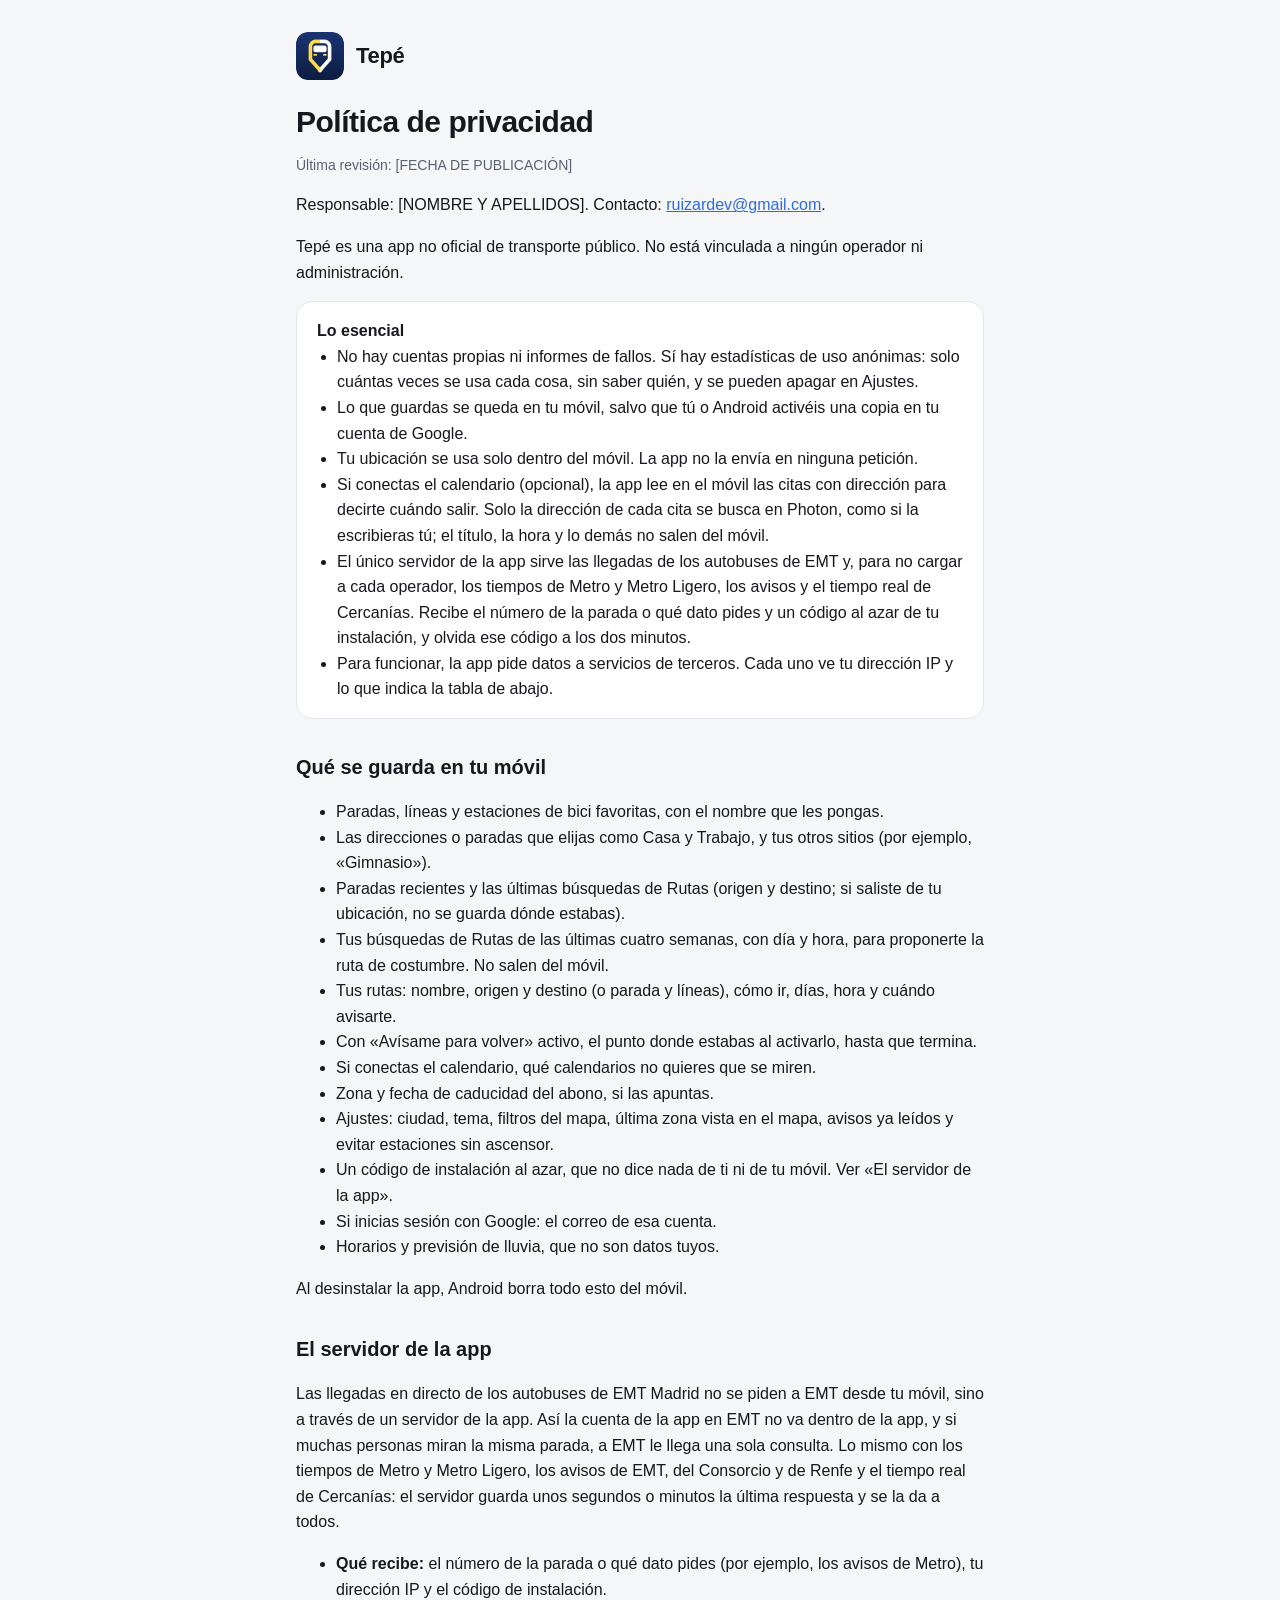
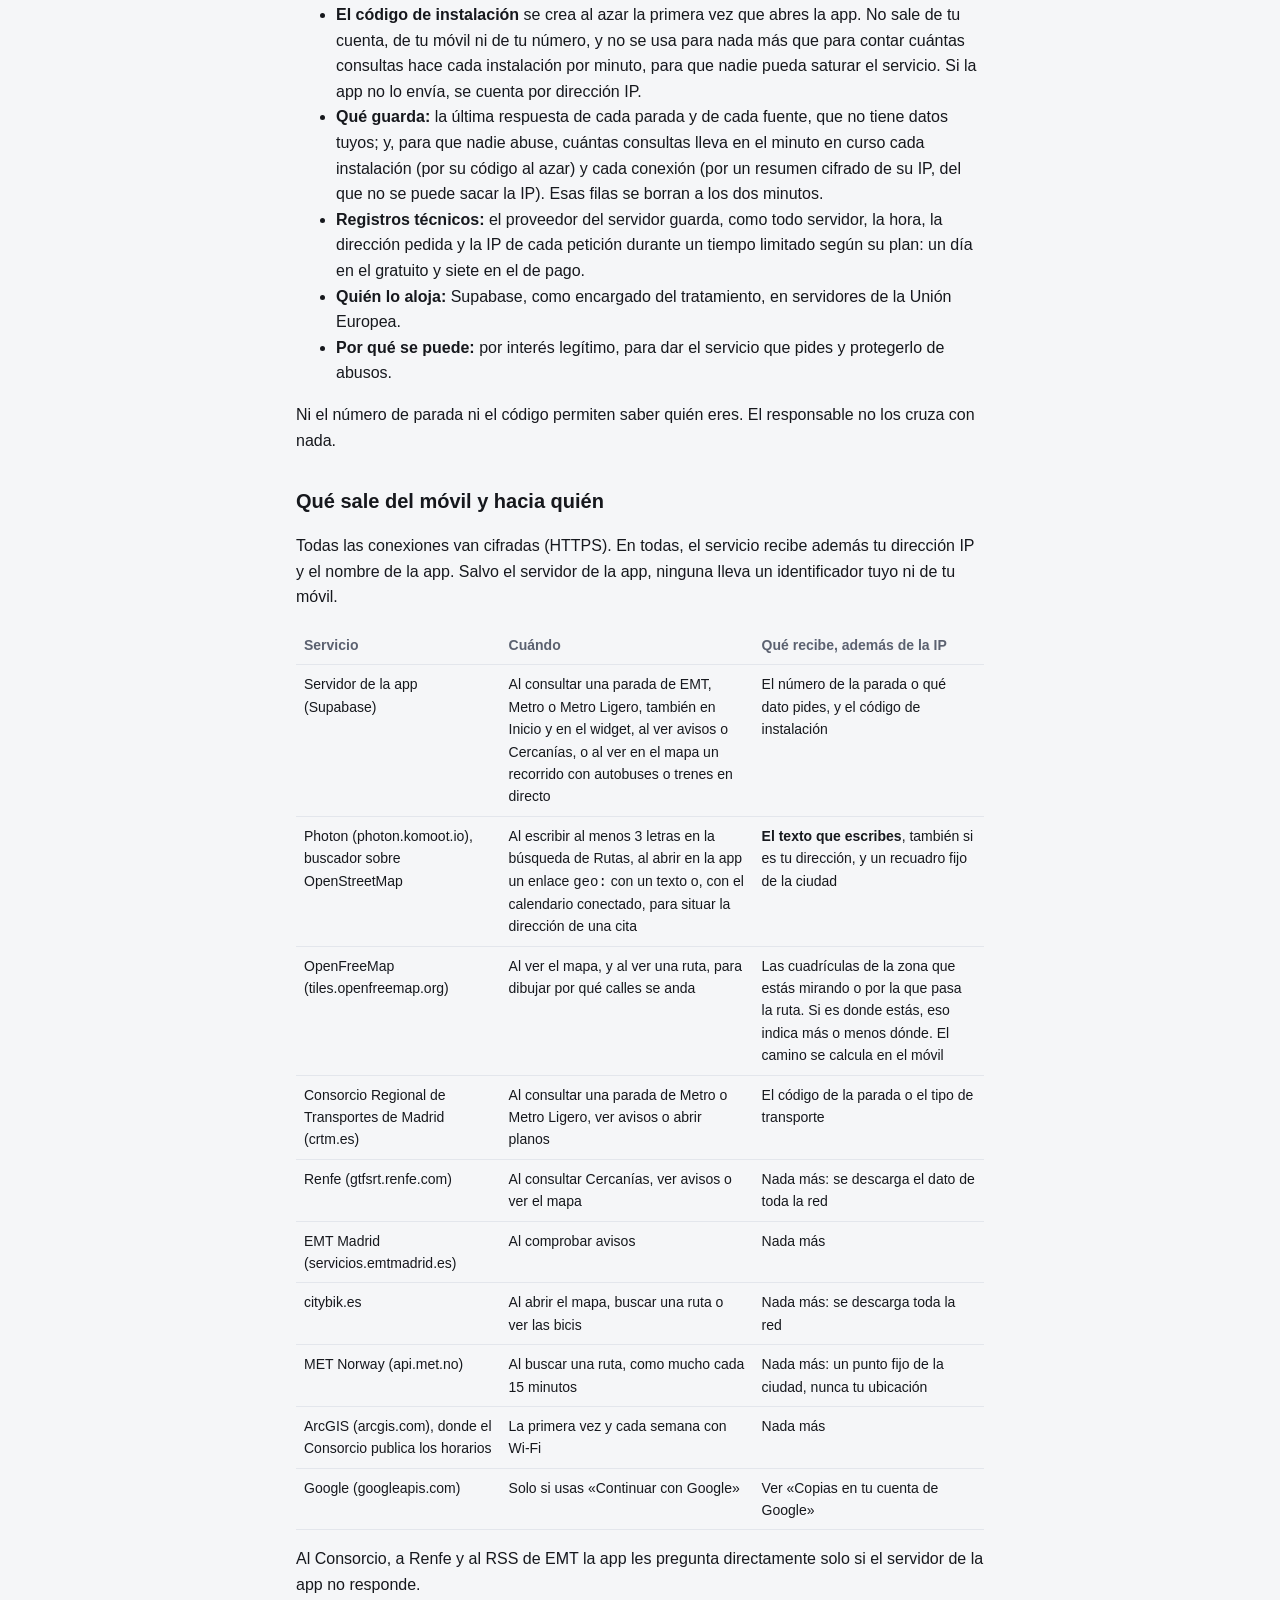
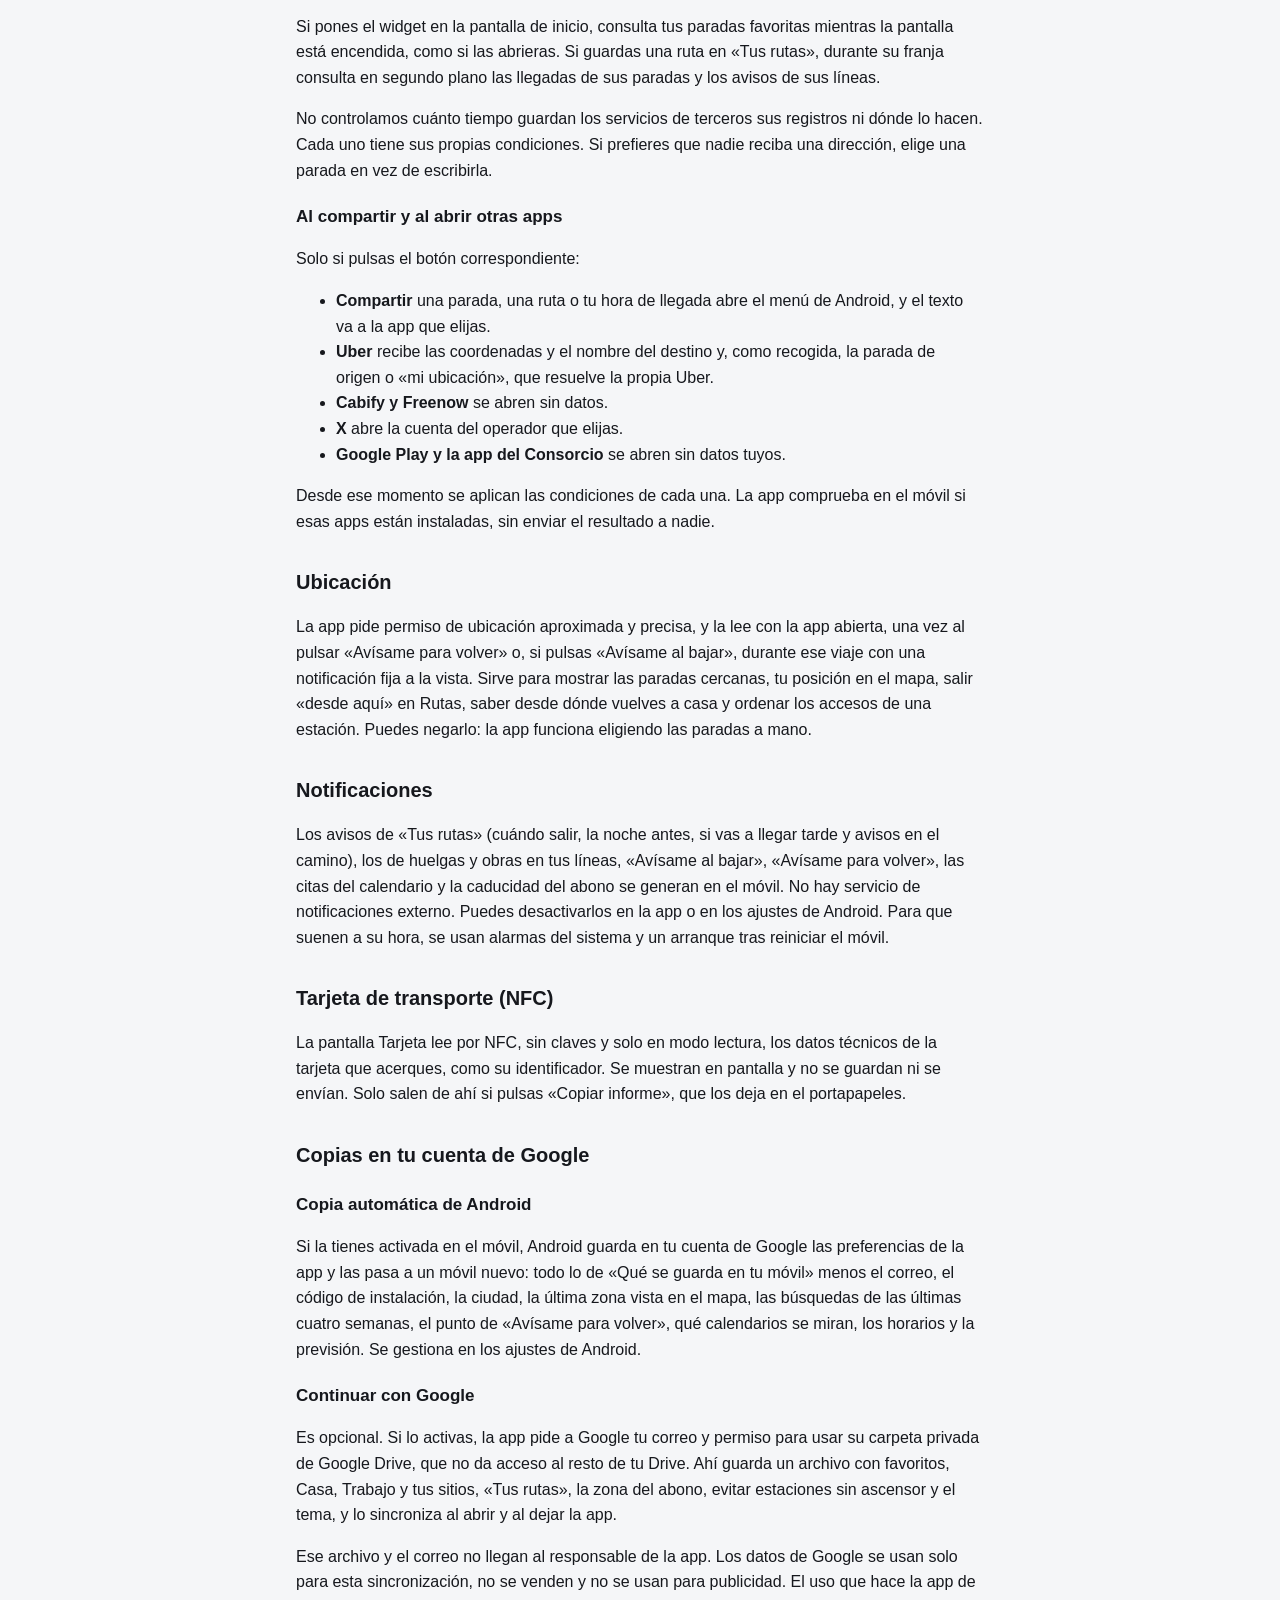
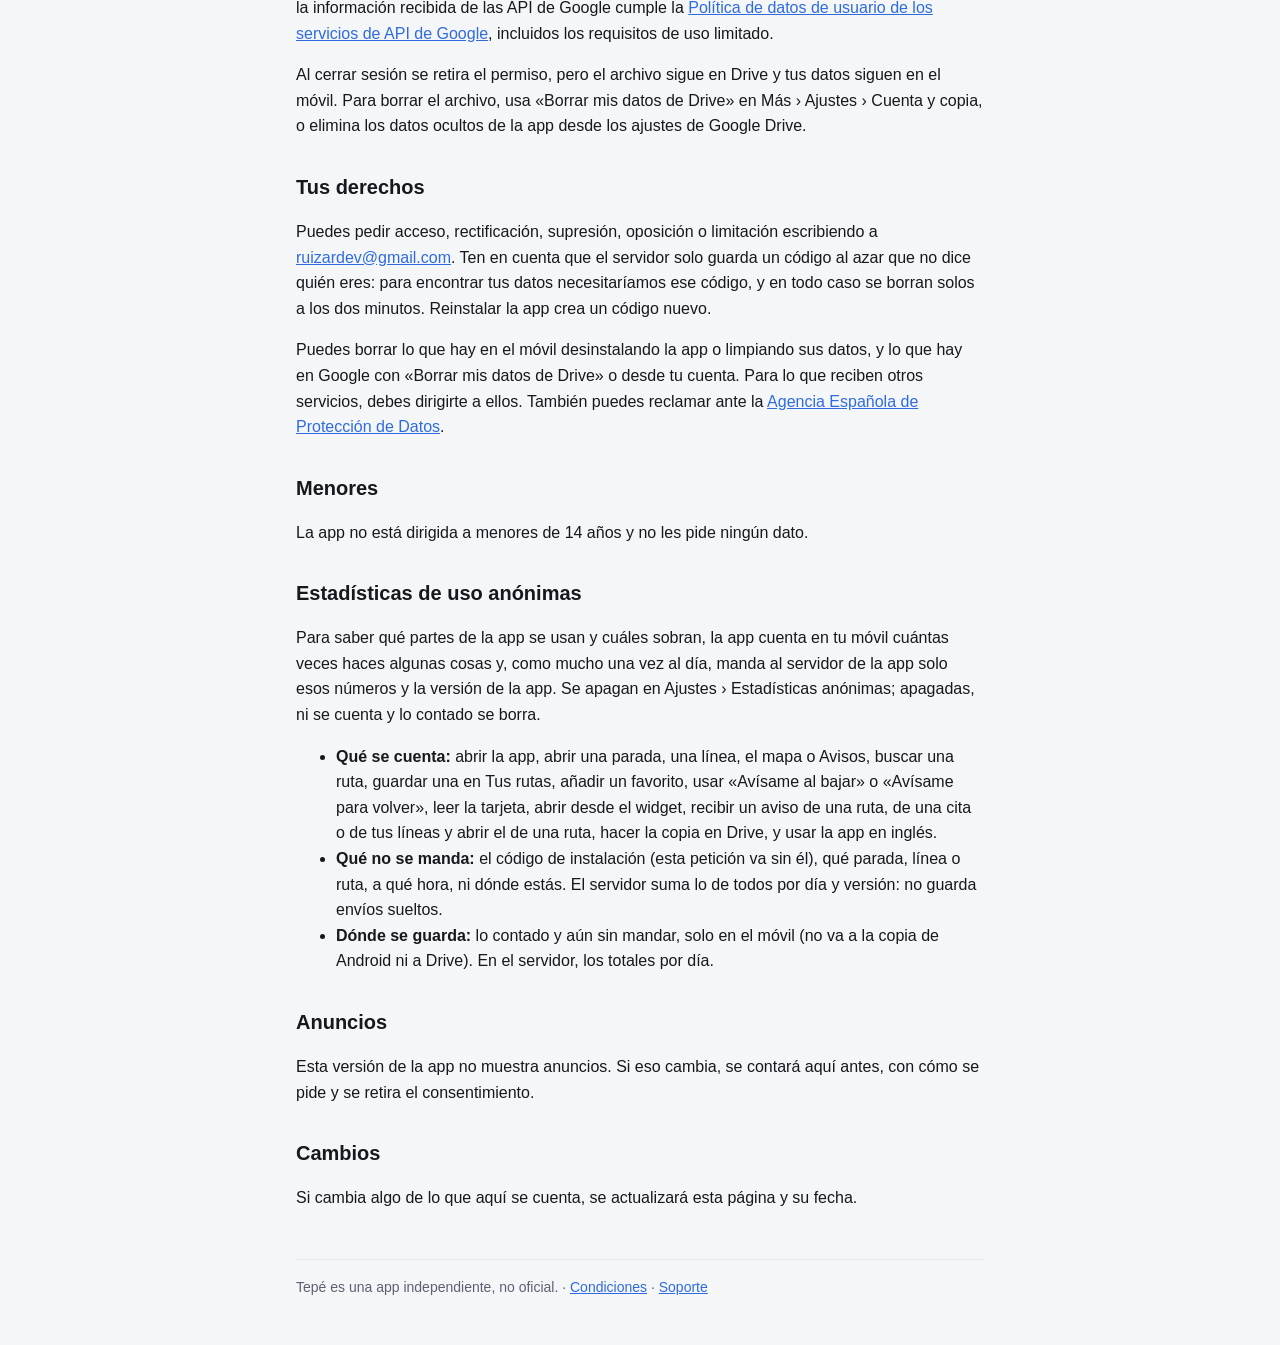
==== privacidad.html @ 3121df78 "Web de Tepé" ====
<!doctype html>
<html lang="es">
<head>
<meta charset="utf-8">
<meta name="viewport" content="width=device-width, initial-scale=1">
<title>Privacidad · Tepé</title>
<link rel="stylesheet" href="estilo.css">
<link rel="icon" href="icono.png">
</head>
<body>
<main>
<header><img src="icono.png" alt=""><a href="./">Tepé</a></header>

<h1>Política de privacidad</h1>
<p class="fecha">Última revisión: [FECHA DE PUBLICACIÓN]</p>

<p>Responsable: [NOMBRE Y APELLIDOS]. Contacto: <a href="mailto:ruizardev@gmail.com">ruizardev@gmail.com</a>.</p>
<p>Tepé es una app no oficial de transporte público. No está vinculada a ningún operador ni administración.</p>

<div class="caja">
<strong>Lo esencial</strong>
<ul>
<li>No hay cuentas propias ni informes de fallos. Sí hay estadísticas de uso anónimas: solo cuántas veces se usa cada cosa, sin saber quién, y se pueden apagar en Ajustes.</li>
<li>Lo que guardas se queda en tu móvil, salvo que tú o Android activéis una copia en tu cuenta de Google.</li>
<li>Tu ubicación se usa solo dentro del móvil. La app no la envía en ninguna petición.</li>
<li>Si conectas el calendario (opcional), la app lee en el móvil las citas con dirección para decirte cuándo salir. Solo la dirección de cada cita se busca en Photon, como si la escribieras tú; el título, la hora y lo demás no salen del móvil.</li>
<li>El único servidor de la app sirve las llegadas de los autobuses de EMT y, para no cargar a cada operador, los tiempos de Metro y Metro Ligero, los avisos y el tiempo real de Cercanías. Recibe el número de la parada o qué dato pides y un código al azar de tu instalación, y olvida ese código a los dos minutos.</li>
<li>Para funcionar, la app pide datos a servicios de terceros. Cada uno ve tu dirección IP y lo que indica la tabla de abajo.</li>
</ul>
</div>

<h2>Qué se guarda en tu móvil</h2>
<ul>
<li>Paradas, líneas y estaciones de bici favoritas, con el nombre que les pongas.</li>
<li>Las direcciones o paradas que elijas como Casa y Trabajo, y tus otros sitios (por ejemplo, «Gimnasio»).</li>
<li>Paradas recientes y las últimas búsquedas de Rutas (origen y destino; si saliste de tu ubicación, no se guarda dónde estabas).</li>
<li>Tus búsquedas de Rutas de las últimas cuatro semanas, con día y hora, para proponerte la ruta de costumbre. No salen del móvil.</li>
<li>Tus rutas: nombre, origen y destino (o parada y líneas), cómo ir, días, hora y cuándo avisarte.</li>
<li>Con «Avísame para volver» activo, el punto donde estabas al activarlo, hasta que termina.</li>
<li>Si conectas el calendario, qué calendarios no quieres que se miren.</li>
<li>Zona y fecha de caducidad del abono, si las apuntas.</li>
<li>Ajustes: ciudad, tema, filtros del mapa, última zona vista en el mapa, avisos ya leídos y evitar estaciones sin ascensor.</li>
<li>Un código de instalación al azar, que no dice nada de ti ni de tu móvil. Ver «El servidor de la app».</li>
<li>Si inicias sesión con Google: el correo de esa cuenta.</li>
<li>Horarios y previsión de lluvia, que no son datos tuyos.</li>
</ul>
<p>Al desinstalar la app, Android borra todo esto del móvil.</p>

<h2>El servidor de la app</h2>
<p>Las llegadas en directo de los autobuses de EMT Madrid no se piden a EMT desde tu móvil, sino a través de un servidor de la app. Así la cuenta de la app en EMT no va dentro de la app, y si muchas personas miran la misma parada, a EMT le llega una sola consulta. Lo mismo con los tiempos de Metro y Metro Ligero, los avisos de EMT, del Consorcio y de Renfe y el tiempo real de Cercanías: el servidor guarda unos segundos o minutos la última respuesta y se la da a todos.</p>
<ul>
<li><strong>Qué recibe:</strong> el número de la parada o qué dato pides (por ejemplo, los avisos de Metro), tu dirección IP y el código de instalación.</li>
<li><strong>El código de instalación</strong> se crea al azar la primera vez que abres la app. No sale de tu cuenta, de tu móvil ni de tu número, y no se usa para nada más que para contar cuántas consultas hace cada instalación por minuto, para que nadie pueda saturar el servicio. Si la app no lo envía, se cuenta por dirección IP.</li>
<li><strong>Qué guarda:</strong> la última respuesta de cada parada y de cada fuente, que no tiene datos tuyos; y, para que nadie abuse, cuántas consultas lleva en el minuto en curso cada instalación (por su código al azar) y cada conexión (por un resumen cifrado de su IP, del que no se puede sacar la IP). Esas filas se borran a los dos minutos.</li>
<li><strong>Registros técnicos:</strong> el proveedor del servidor guarda, como todo servidor, la hora, la dirección pedida y la IP de cada petición durante un tiempo limitado según su plan: un día en el gratuito y siete en el de pago.</li>
<li><strong>Quién lo aloja:</strong> Supabase, como encargado del tratamiento, en servidores de la Unión Europea.</li>
<li><strong>Por qué se puede:</strong> por interés legítimo, para dar el servicio que pides y protegerlo de abusos.</li>
</ul>
<p>Ni el número de parada ni el código permiten saber quién eres. El responsable no los cruza con nada.</p>

<h2>Qué sale del móvil y hacia quién</h2>
<p>Todas las conexiones van cifradas (HTTPS). En todas, el servicio recibe además tu dirección IP y el nombre de la app. Salvo el servidor de la app, ninguna lleva un identificador tuyo ni de tu móvil.</p>
<div class="tabla">
<table>
<tr><th>Servicio</th><th>Cuándo</th><th>Qué recibe, además de la IP</th></tr>
<tr><td>Servidor de la app (Supabase)</td><td>Al consultar una parada de EMT, Metro o Metro Ligero, también en Inicio y en el widget, al ver avisos o Cercanías, o al ver en el mapa un recorrido con autobuses o trenes en directo</td><td>El número de la parada o qué dato pides, y el código de instalación</td></tr>
<tr><td>Photon (photon.komoot.io), buscador sobre OpenStreetMap</td><td>Al escribir al menos 3 letras en la búsqueda de Rutas, al abrir en la app un enlace <code>geo:</code> con un texto o, con el calendario conectado, para situar la dirección de una cita</td><td><strong>El texto que escribes</strong>, también si es tu dirección, y un recuadro fijo de la ciudad</td></tr>
<tr><td>OpenFreeMap (tiles.openfreemap.org)</td><td>Al ver el mapa, y al ver una ruta, para dibujar por qué calles se anda</td><td>Las cuadrículas de la zona que estás mirando o por la que pasa la ruta. Si es donde estás, eso indica más o menos dónde. El camino se calcula en el móvil</td></tr>
<tr><td>Consorcio Regional de Transportes de Madrid (crtm.es)</td><td>Al consultar una parada de Metro o Metro Ligero, ver avisos o abrir planos</td><td>El código de la parada o el tipo de transporte</td></tr>
<tr><td>Renfe (gtfsrt.renfe.com)</td><td>Al consultar Cercanías, ver avisos o ver el mapa</td><td>Nada más: se descarga el dato de toda la red</td></tr>
<tr><td>EMT Madrid (servicios.emtmadrid.es)</td><td>Al comprobar avisos</td><td>Nada más</td></tr>
<tr><td>citybik.es</td><td>Al abrir el mapa, buscar una ruta o ver las bicis</td><td>Nada más: se descarga toda la red</td></tr>
<tr><td>MET Norway (api.met.no)</td><td>Al buscar una ruta, como mucho cada 15 minutos</td><td>Nada más: un punto fijo de la ciudad, nunca tu ubicación</td></tr>
<tr><td>ArcGIS (arcgis.com), donde el Consorcio publica los horarios</td><td>La primera vez y cada semana con Wi-Fi</td><td>Nada más</td></tr>
<tr><td>Google (googleapis.com)</td><td>Solo si usas «Continuar con Google»</td><td>Ver «Copias en tu cuenta de Google»</td></tr>
</table>
</div>
<p>Al Consorcio, a Renfe y al RSS de EMT la app les pregunta directamente solo si el servidor de la app no responde.</p>
<p>Si pones el widget en la pantalla de inicio, consulta tus paradas favoritas mientras la pantalla está encendida, como si las abrieras. Si guardas una ruta en «Tus rutas», durante su franja consulta en segundo plano las llegadas de sus paradas y los avisos de sus líneas.</p>
<p>No controlamos cuánto tiempo guardan los servicios de terceros sus registros ni dónde lo hacen. Cada uno tiene sus propias condiciones. Si prefieres que nadie reciba una dirección, elige una parada en vez de escribirla.</p>

<h3>Al compartir y al abrir otras apps</h3>
<p>Solo si pulsas el botón correspondiente:</p>
<ul>
<li><strong>Compartir</strong> una parada, una ruta o tu hora de llegada abre el menú de Android, y el texto va a la app que elijas.</li>
<li><strong>Uber</strong> recibe las coordenadas y el nombre del destino y, como recogida, la parada de origen o «mi ubicación», que resuelve la propia Uber.</li>
<li><strong>Cabify y Freenow</strong> se abren sin datos.</li>
<li><strong>X</strong> abre la cuenta del operador que elijas.</li>
<li><strong>Google Play y la app del Consorcio</strong> se abren sin datos tuyos.</li>
</ul>
<p>Desde ese momento se aplican las condiciones de cada una. La app comprueba en el móvil si esas apps están instaladas, sin enviar el resultado a nadie.</p>

<h2>Ubicación</h2>
<p>La app pide permiso de ubicación aproximada y precisa, y la lee con la app abierta, una vez al pulsar «Avísame para volver» o, si pulsas «Avísame al bajar», durante ese viaje con una notificación fija a la vista. Sirve para mostrar las paradas cercanas, tu posición en el mapa, salir «desde aquí» en Rutas, saber desde dónde vuelves a casa y ordenar los accesos de una estación. Puedes negarlo: la app funciona eligiendo las paradas a mano.</p>

<h2>Notificaciones</h2>
<p>Los avisos de «Tus rutas» (cuándo salir, la noche antes, si vas a llegar tarde y avisos en el camino), los de huelgas y obras en tus líneas, «Avísame al bajar», «Avísame para volver», las citas del calendario y la caducidad del abono se generan en el móvil. No hay servicio de notificaciones externo. Puedes desactivarlos en la app o en los ajustes de Android. Para que suenen a su hora, se usan alarmas del sistema y un arranque tras reiniciar el móvil.</p>

<h2>Tarjeta de transporte (NFC)</h2>
<p>La pantalla Tarjeta lee por NFC, sin claves y solo en modo lectura, los datos técnicos de la tarjeta que acerques, como su identificador. Se muestran en pantalla y no se guardan ni se envían. Solo salen de ahí si pulsas «Copiar informe», que los deja en el portapapeles.</p>

<h2>Copias en tu cuenta de Google</h2>
<h3>Copia automática de Android</h3>
<p>Si la tienes activada en el móvil, Android guarda en tu cuenta de Google las preferencias de la app y las pasa a un móvil nuevo: todo lo de «Qué se guarda en tu móvil» menos el correo, el código de instalación, la ciudad, la última zona vista en el mapa, las búsquedas de las últimas cuatro semanas, el punto de «Avísame para volver», qué calendarios se miran, los horarios y la previsión. Se gestiona en los ajustes de Android.</p>
<h3>Continuar con Google</h3>
<p>Es opcional. Si lo activas, la app pide a Google tu correo y permiso para usar su carpeta privada de Google Drive, que no da acceso al resto de tu Drive. Ahí guarda un archivo con favoritos, Casa, Trabajo y tus sitios, «Tus rutas», la zona del abono, evitar estaciones sin ascensor y el tema, y lo sincroniza al abrir y al dejar la app.</p>
<p>Ese archivo y el correo no llegan al responsable de la app. Los datos de Google se usan solo para esta sincronización, no se venden y no se usan para publicidad. El uso que hace la app de la información recibida de las API de Google cumple la <a href="https://developers.google.com/terms/api-services-user-data-policy">Política de datos de usuario de los servicios de API de Google</a>, incluidos los requisitos de uso limitado.</p>
<p>Al cerrar sesión se retira el permiso, pero el archivo sigue en Drive y tus datos siguen en el móvil. Para borrar el archivo, usa «Borrar mis datos de Drive» en Más › Ajustes › Cuenta y copia, o elimina los datos ocultos de la app desde los ajustes de Google Drive.</p>

<h2>Tus derechos</h2>
<p>Puedes pedir acceso, rectificación, supresión, oposición o limitación escribiendo a <a href="mailto:ruizardev@gmail.com">ruizardev@gmail.com</a>. Ten en cuenta que el servidor solo guarda un código al azar que no dice quién eres: para encontrar tus datos necesitaríamos ese código, y en todo caso se borran solos a los dos minutos. Reinstalar la app crea un código nuevo.</p>
<p>Puedes borrar lo que hay en el móvil desinstalando la app o limpiando sus datos, y lo que hay en Google con «Borrar mis datos de Drive» o desde tu cuenta. Para lo que reciben otros servicios, debes dirigirte a ellos. También puedes reclamar ante la <a href="https://www.aepd.es">Agencia Española de Protección de Datos</a>.</p>

<h2>Menores</h2>
<p>La app no está dirigida a menores de 14 años y no les pide ningún dato.</p>

<h2>Estadísticas de uso anónimas</h2>
<p>Para saber qué partes de la app se usan y cuáles sobran, la app cuenta en tu móvil cuántas veces haces algunas cosas y, como mucho una vez al día, manda al servidor de la app solo esos números y la versión de la app. Se apagan en Ajustes › Estadísticas anónimas; apagadas, ni se cuenta y lo contado se borra.</p>
<ul>
<li><strong>Qué se cuenta:</strong> abrir la app, abrir una parada, una línea, el mapa o Avisos, buscar una ruta, guardar una en Tus rutas, añadir un favorito, usar «Avísame al bajar» o «Avísame para volver», leer la tarjeta, abrir desde el widget, recibir un aviso de una ruta, de una cita o de tus líneas y abrir el de una ruta, hacer la copia en Drive, y usar la app en inglés.</li>
<li><strong>Qué no se manda:</strong> el código de instalación (esta petición va sin él), qué parada, línea o ruta, a qué hora, ni dónde estás. El servidor suma lo de todos por día y versión: no guarda envíos sueltos.</li>
<li><strong>Dónde se guarda:</strong> lo contado y aún sin mandar, solo en el móvil (no va a la copia de Android ni a Drive). En el servidor, los totales por día.</li>
</ul>

<h2>Anuncios</h2>
<p>Esta versión de la app no muestra anuncios. Si eso cambia, se contará aquí antes, con cómo se pide y se retira el consentimiento.</p>

<h2>Cambios</h2>
<p>Si cambia algo de lo que aquí se cuenta, se actualizará esta página y su fecha.</p>

<footer>Tepé es una app independiente, no oficial. · <a href="condiciones.html">Condiciones</a> · <a href="soporte.html">Soporte</a></footer>
</main>
</body>
</html>
---- estilo.css ----
:root {
  --fondo: #f5f6f8;
  --tarjeta: #ffffff;
  --tinta: #16181d;
  --suave: #5b6170;
  --linea: #e3e6ec;
  --acento: #2f6be0;
  color-scheme: light dark;
}
@media (prefers-color-scheme: dark) {
  :root {
    --fondo: #0f1115;
    --tarjeta: #181b21;
    --tinta: #eceef2;
    --suave: #a3a9b7;
    --linea: #2a2e37;
    --acento: #7aa5ff;
  }
}
* { box-sizing: border-box; }
body {
  margin: 0;
  background: var(--fondo);
  color: var(--tinta);
  font: 16px/1.6 -apple-system, BlinkMacSystemFont, "Segoe UI", Roboto, Inter, sans-serif;
}
main { max-width: 720px; margin: 0 auto; padding: 32px 16px 48px; }
header { display: flex; align-items: center; gap: 12px; margin-bottom: 24px; }
header img { width: 48px; height: 48px; border-radius: 12px; }
header a { color: inherit; text-decoration: none; font-weight: 800; font-size: 22px; letter-spacing: -0.3px; }
h1 { font-size: 30px; line-height: 1.2; letter-spacing: -0.5px; margin: 0 0 4px; }
h2 { font-size: 20px; margin: 32px 0 8px; }
h3 { font-size: 17px; margin: 20px 0 6px; }
p, li { color: var(--tinta); }
.fecha, .nota { color: var(--suave); font-size: 14px; }
a { color: var(--acento); }
.caja { background: var(--tarjeta); border: 1px solid var(--linea); border-radius: 16px; padding: 16px 20px; margin: 16px 0; }
.caja ul { margin: 0; padding-left: 20px; }
.tabla { overflow-x: auto; }
table { border-collapse: collapse; width: 100%; font-size: 14px; }
th, td { text-align: left; vertical-align: top; padding: 8px; border-bottom: 1px solid var(--linea); }
th { color: var(--suave); font-weight: 600; }
nav.enlaces { display: flex; flex-wrap: wrap; gap: 8px 16px; margin: 16px 0; }
footer { margin-top: 48px; padding-top: 16px; border-top: 1px solid var(--linea); color: var(--suave); font-size: 14px; }
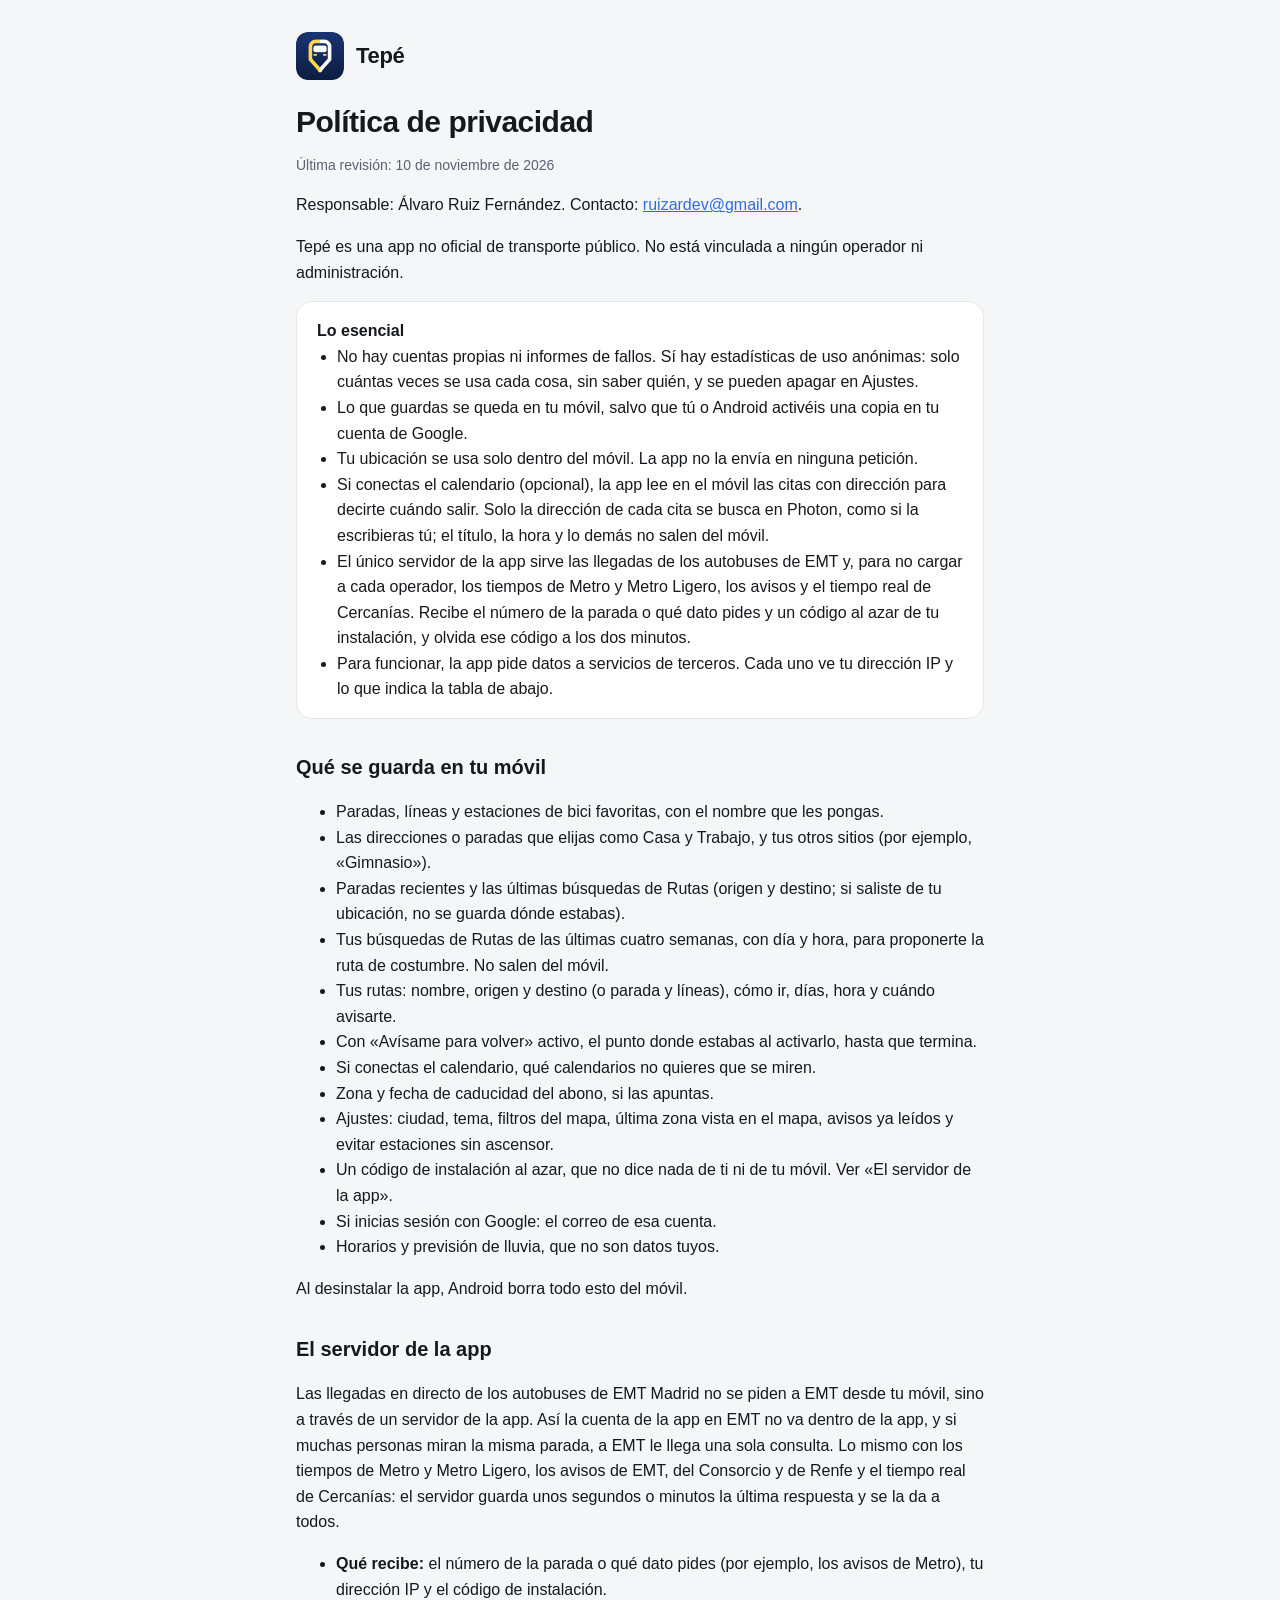
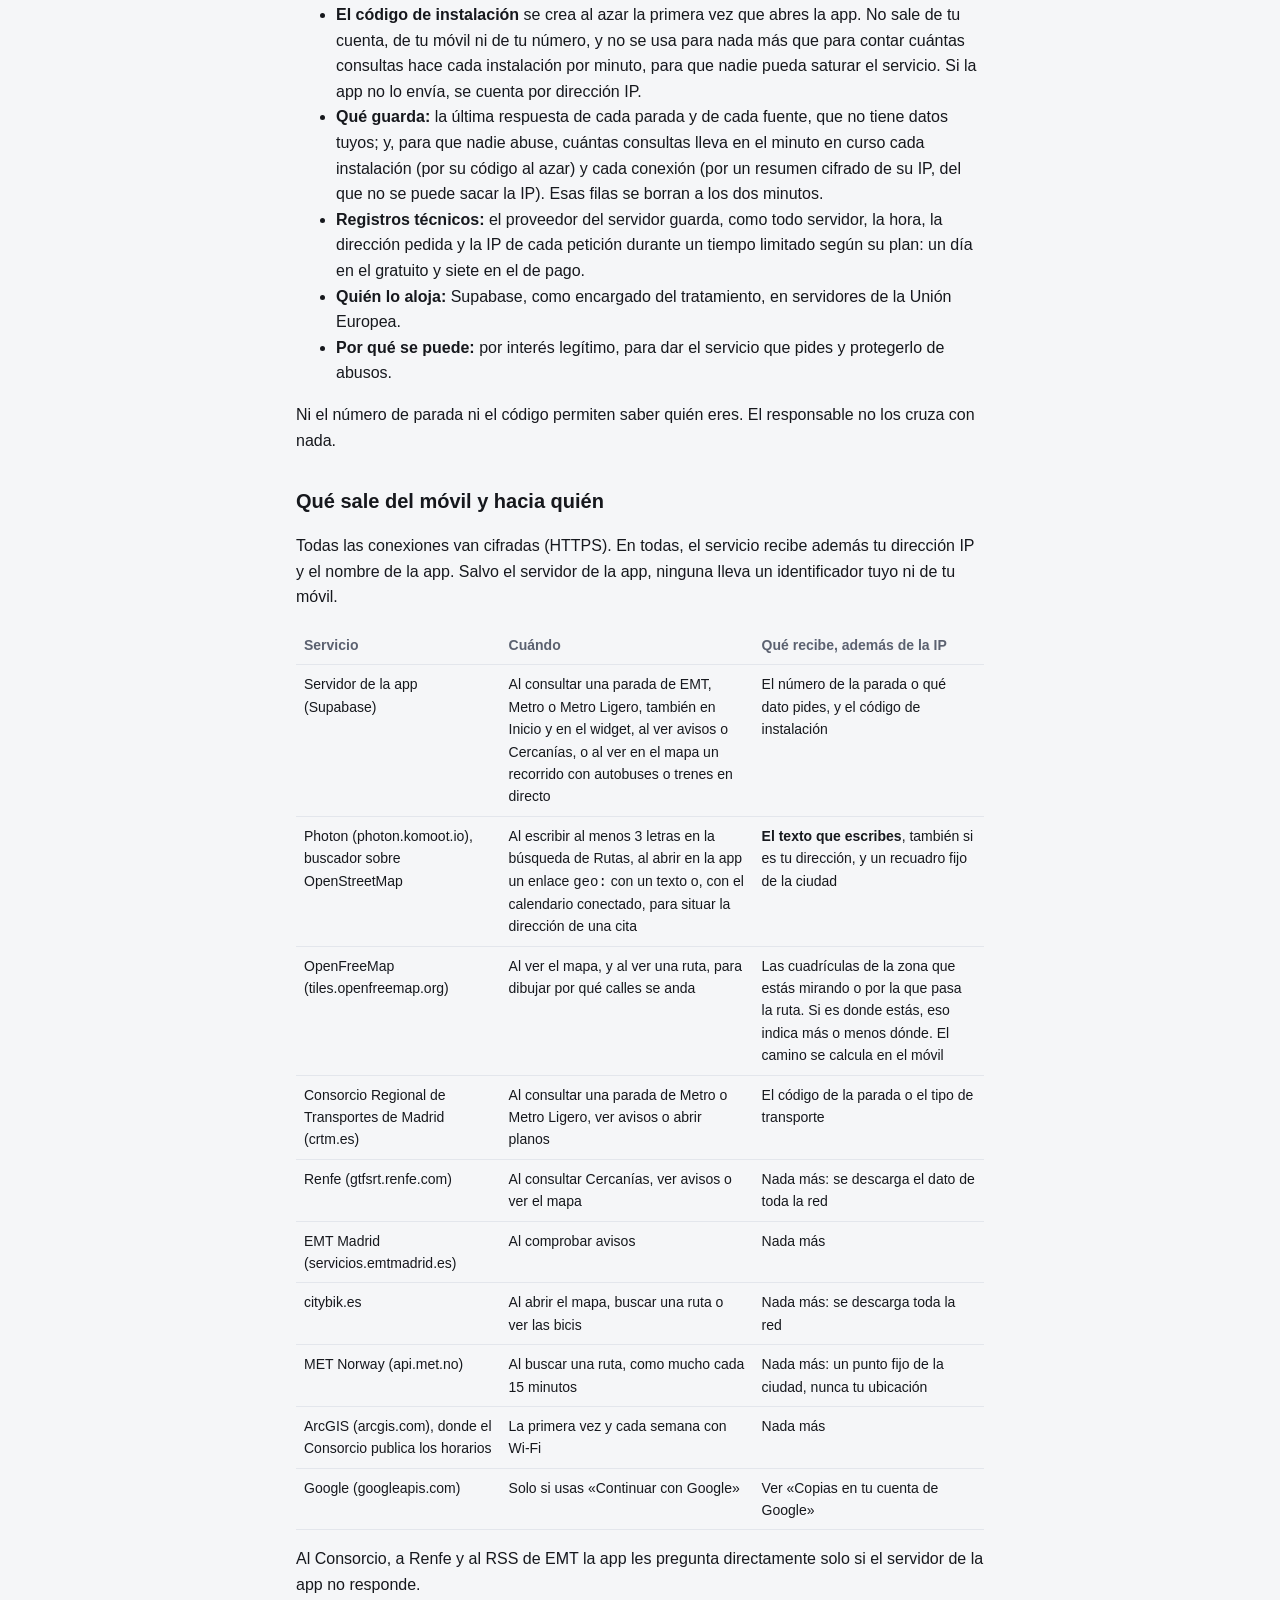
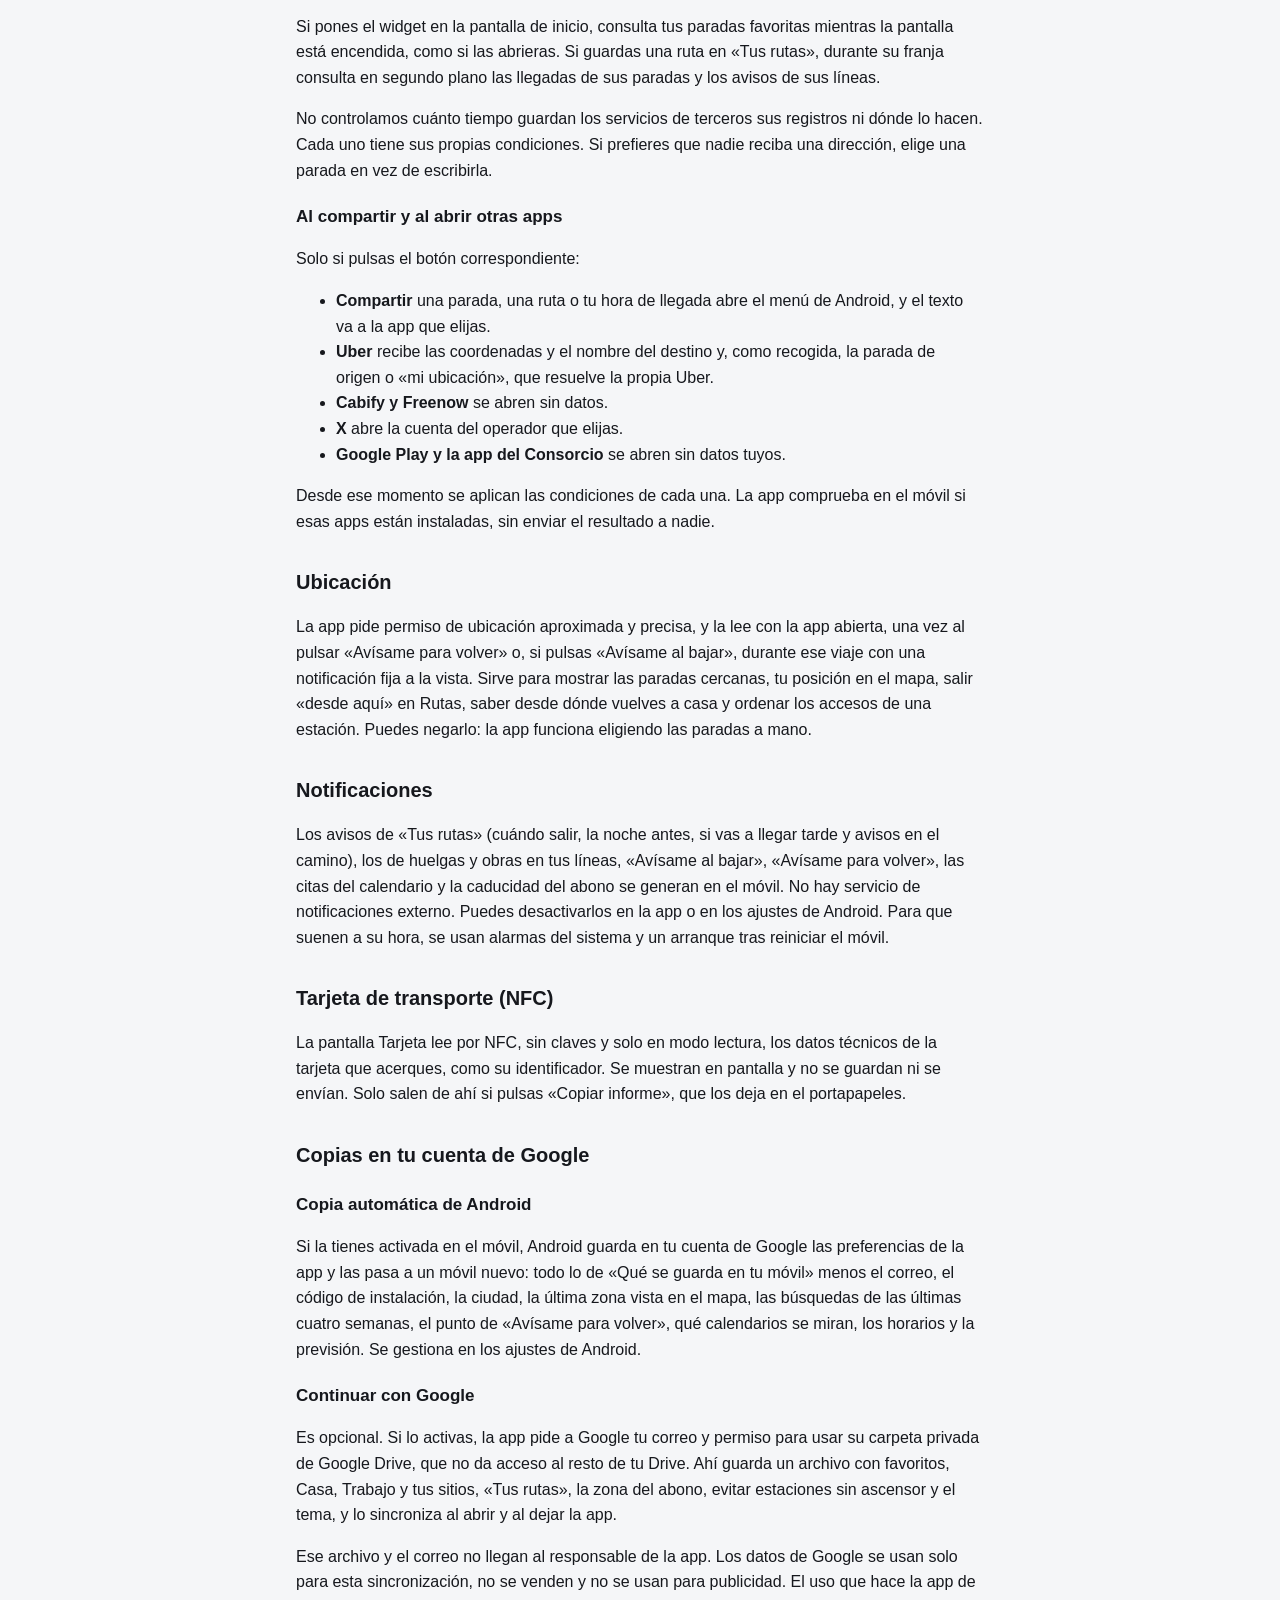
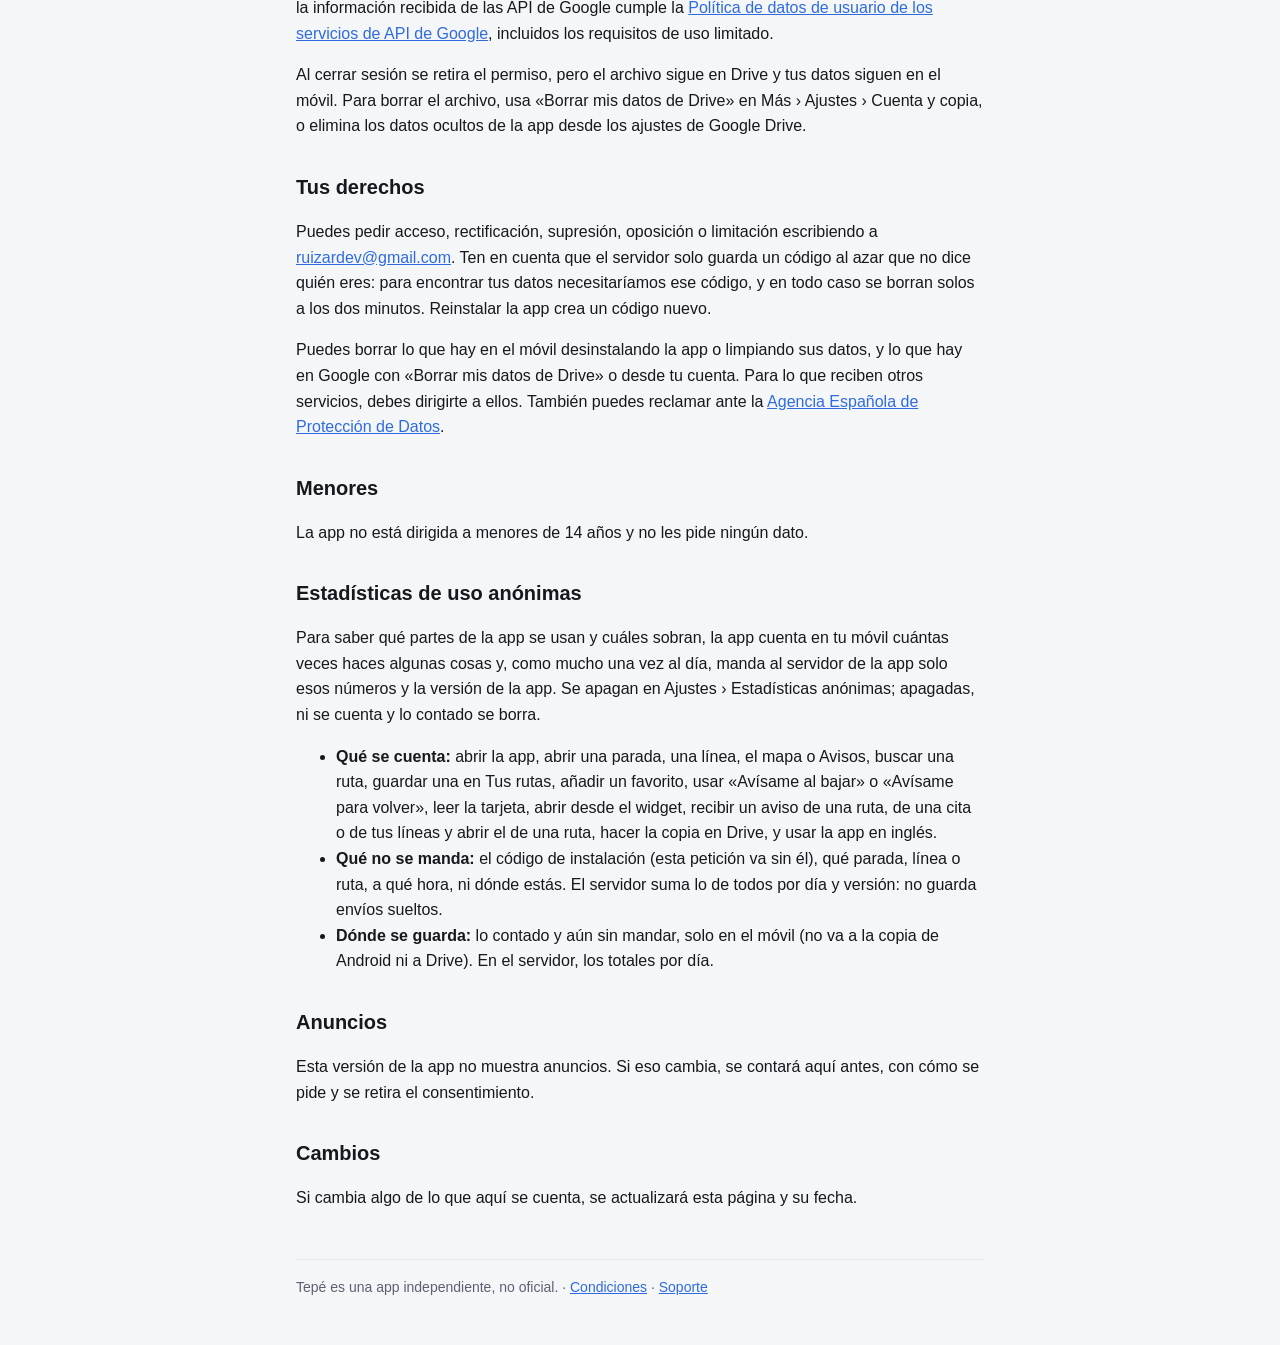
==== commit f2a47047: "Web al día: responsable y fecha" ====
--- a/privacidad.html
+++ b/privacidad.html
@@ -12,9 +12,9 @@
 <header><img src="icono.png" alt=""><a href="./">Tepé</a></header>
 
 <h1>Política de privacidad</h1>
-<p class="fecha">Última revisión: [FECHA DE PUBLICACIÓN]</p>
+<p class="fecha">Última revisión: 10 de noviembre de 2026</p>
 
-<p>Responsable: [NOMBRE Y APELLIDOS]. Contacto: <a href="mailto:ruizardev@gmail.com">ruizardev@gmail.com</a>.</p>
+<p>Responsable: Álvaro Ruiz Fernández. Contacto: <a href="mailto:ruizardev@gmail.com">ruizardev@gmail.com</a>.</p>
 <p>Tepé es una app no oficial de transporte público. No está vinculada a ningún operador ni administración.</p>
 
 <div class="caja">
